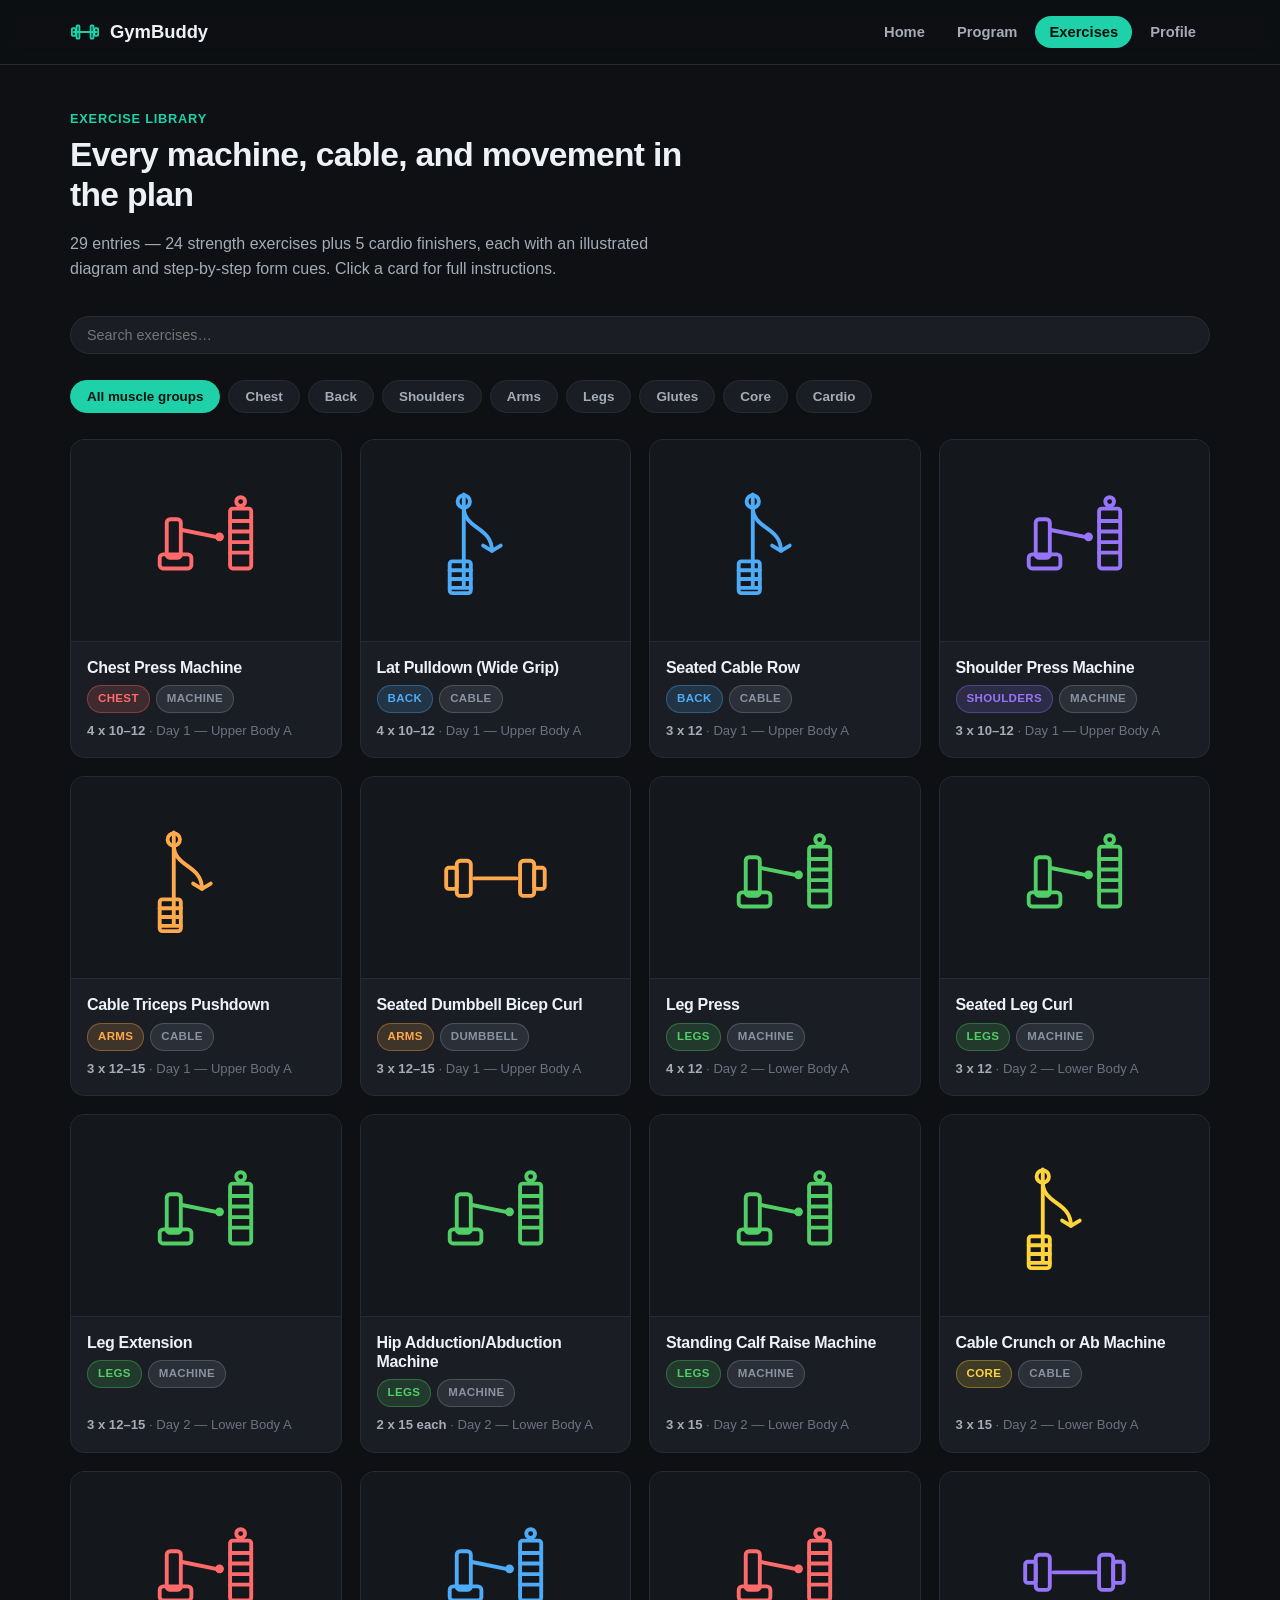
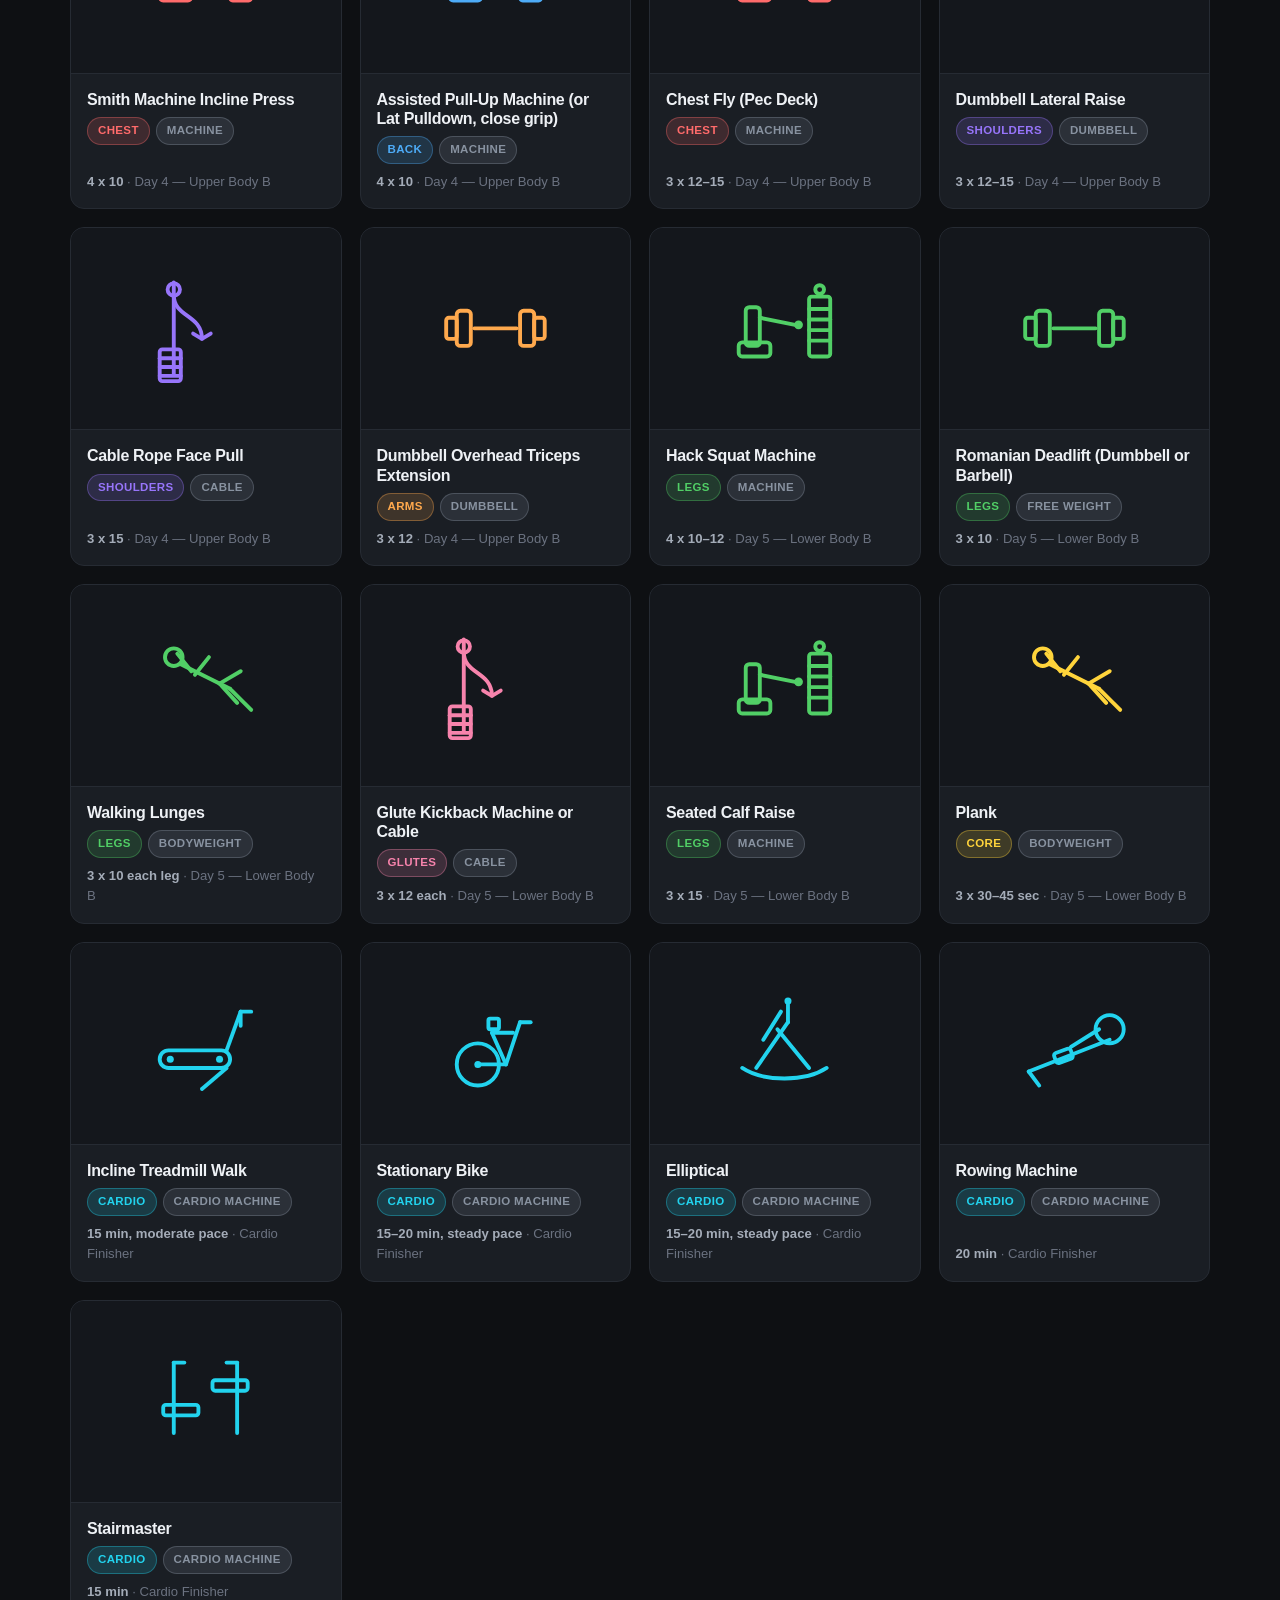
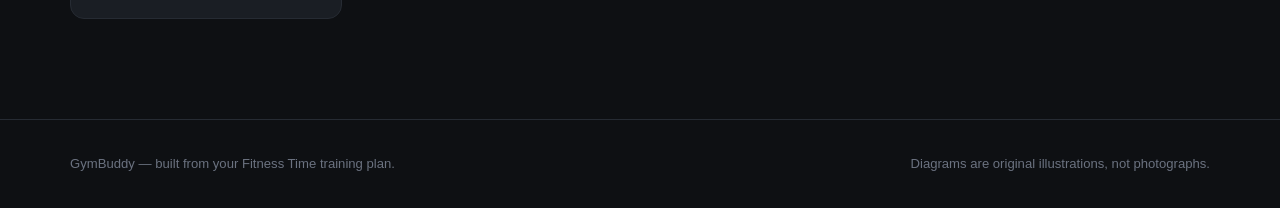
==== exercises.html @ 77c46cd7 "Add GymBuddy: Gymverse-style site for the 4-day fat loss program Builds a full static site around th" ====
<!DOCTYPE html>
<html lang="en">
<head>
<meta charset="UTF-8">
<meta name="viewport" content="width=device-width, initial-scale=1.0">
<title>Exercise Library — GymBuddy</title>
<link rel="icon" type="image/svg+xml" href="assets/img/favicon.svg">
<link rel="stylesheet" href="css/style.css">
</head>
<body>

<nav class="nav">
  <div class="wrap">
    <a href="index.html" class="brand">
      <svg class="mark" viewBox="0 0 64 64" fill="none" stroke="currentColor" stroke-width="4" stroke-linecap="round" stroke-linejoin="round">
        <line x1="8" y1="32" x2="56" y2="32"/><rect x="4" y="24" width="8" height="16" rx="2"/><rect x="52" y="24" width="8" height="16" rx="2"/><rect x="14" y="18" width="6" height="28" rx="2"/><rect x="44" y="18" width="6" height="28" rx="2"/>
      </svg>
      GymBuddy
    </a>
    <button class="nav-toggle" aria-label="Toggle menu">☰</button>
    <ul class="nav-links">
      <li><a href="index.html">Home</a></li>
      <li><a href="program.html">Program</a></li>
      <li><a href="exercises.html">Exercises</a></li>
      <li><a href="profile.html">Profile</a></li>
    </ul>
  </div>
</nav>

<section style="padding-top:44px;">
  <div class="wrap">
    <div class="section-head">
      <div class="kicker">Exercise Library</div>
      <h2>Every machine, cable, and movement in the plan</h2>
      <p>29 entries — 24 strength exercises plus 5 cardio finishers, each with an illustrated diagram and
      step-by-step form cues. Click a card for full instructions.</p>
    </div>

    <div class="filters" id="filters">
      <input type="text" class="search-input" id="search" placeholder="Search exercises…">
    </div>
    <div class="filters" id="muscleFilters"></div>

    <div class="grid grid-4" id="exGrid"></div>
    <div class="empty-state" id="emptyState" style="display:none;">No exercises match your filters.</div>
  </div>
</section>

<div class="modal-overlay" id="modalOverlay">
  <div class="modal">
    <div class="modal-head">
      <div>
        <span class="badge" id="mBadge"></span>
        <h3 id="mTitle" style="margin-top:10px;"></h3>
        <div class="hint" id="mMeta"></div>
      </div>
      <div class="m-icon" id="mIcon"></div>
    </div>
    <div class="modal-body">
      <h4>Sets &amp; Reps</h4>
      <p id="mSets" style="color:var(--text);font-weight:700;"></p>
      <h4>How to perform it</h4>
      <ol id="mSteps"></ol>
      <h4>Tips</h4>
      <ul class="tips" id="mTips"></ul>
      <div class="source-note">From your 4-Day Fat Loss Program — <span id="mDay"></span>.</div>
    </div>
    <button class="modal-close" id="mClose" style="position:absolute; top:14px; right:16px;">&times;</button>
  </div>
</div>

<footer>
  <div class="wrap">
    <span>GymBuddy — built from your Fitness Time training plan.</span>
    <span>Diagrams are original illustrations, not photographs.</span>
  </div>
</footer>

<script src="js/data.js"></script>
<script src="js/main.js"></script>
<script src="js/exercises.js"></script>
</body>
</html>
---- css/style.css ----
/* ============================================================
   GymBuddy — Gymverse-inspired dark fitness theme
   ============================================================ */

:root{
  --bg: #0e1013;
  --bg-alt: #14171c;
  --card: #1a1e24;
  --card-hover: #20252c;
  --border: #262b33;
  --text: #eef1f5;
  --text-dim: #a4acb8;
  --text-faint: #6b7280;
  --accent: #1fd1a8;
  --accent-dark: #14a884;
  --accent-soft: rgba(31,209,168,.12);
  --danger: #ff6b6b;
  --warn: #ffd43b;
  --radius: 14px;
  --radius-sm: 8px;
  --shadow: 0 8px 24px rgba(0,0,0,.35);
  --maxw: 1180px;
  font-family: -apple-system, BlinkMacSystemFont, "Segoe UI", Roboto, Helvetica, Arial, sans-serif;
}

*{ box-sizing: border-box; }
html{ scroll-behavior: smooth; }
body{
  margin:0;
  background: var(--bg);
  color: var(--text);
  line-height: 1.55;
  -webkit-font-smoothing: antialiased;
}
img,svg{ display:block; max-width:100%; }
a{ color: inherit; text-decoration:none; }
h1,h2,h3,h4{ line-height:1.2; margin:0 0 .5em; font-weight:800; letter-spacing:-.02em; }
p{ margin:0 0 1em; color: var(--text-dim); }
ul{ margin:0; padding:0; }
button{ font-family:inherit; }

.wrap{
  max-width: var(--maxw);
  margin: 0 auto;
  padding: 0 20px;
}

/* ---------- Nav ---------- */
.nav{
  position: sticky; top:0; z-index: 50;
  background: rgba(14,16,19,.85);
  backdrop-filter: blur(10px);
  border-bottom: 1px solid var(--border);
}
.nav .wrap{
  display:flex; align-items:center; justify-content:space-between;
  height: 64px;
}
.brand{ display:flex; align-items:center; gap:10px; font-weight:800; font-size:1.15rem; }
.brand .mark{ width:30px; height:30px; color: var(--accent); }
.nav-links{ display:flex; gap:4px; list-style:none; align-items:center; }
.nav-links a{
  padding: 8px 14px; border-radius: 999px; font-weight:600; font-size:.92rem;
  color: var(--text-dim); transition:.15s;
}
.nav-links a:hover{ color: var(--text); background: var(--card); }
.nav-links a.active{ color:#08110f; background: var(--accent); }
.nav-toggle{ display:none; background:none; border:1px solid var(--border); color:var(--text); border-radius:8px; padding:8px 10px; }

@media (max-width: 760px){
  .nav-toggle{ display:block; }
  .nav-links{
    position:absolute; top:64px; left:0; right:0; flex-direction:column; align-items:stretch;
    background: var(--bg-alt); border-bottom:1px solid var(--border); padding:10px; gap:2px;
    display:none;
  }
  .nav-links.open{ display:flex; }
  .nav-links a{ padding:12px 14px; }
}

/* ---------- Hero ---------- */
.hero{
  padding: 72px 0 56px;
  background:
    radial-gradient(600px 300px at 15% 0%, var(--accent-soft), transparent 60%),
    radial-gradient(500px 260px at 90% 10%, rgba(151,117,250,.10), transparent 60%);
  border-bottom: 1px solid var(--border);
}
.hero-grid{ display:grid; grid-template-columns: 1.1fr .9fr; gap: 48px; align-items:center; }
@media (max-width: 860px){ .hero-grid{ grid-template-columns: 1fr; } }
.eyebrow{
  display:inline-flex; align-items:center; gap:8px;
  color: var(--accent); background: var(--accent-soft);
  border:1px solid rgba(31,209,168,.35);
  padding:6px 12px; border-radius:999px; font-size:.78rem; font-weight:700;
  letter-spacing:.04em; text-transform:uppercase; margin-bottom:18px;
}
.hero h1{ font-size: clamp(2rem, 5vw, 3.1rem); }
.hero .lead{ font-size:1.08rem; max-width: 46ch; }
.hero-actions{ display:flex; gap:12px; flex-wrap:wrap; margin-top:22px; }
.hero-stats{ display:flex; gap:28px; margin-top:34px; flex-wrap:wrap; }
.hero-stats .stat b{ display:block; font-size:1.5rem; color:var(--accent); }
.hero-stats .stat span{ color:var(--text-faint); font-size:.82rem; }

.hero-card{
  background: var(--card); border:1px solid var(--border); border-radius: var(--radius);
  padding: 22px; box-shadow: var(--shadow);
}
.hero-card h3{ font-size:1rem; color:var(--text-dim); text-transform:uppercase; letter-spacing:.05em; }
.hero-card .day-row{ display:flex; justify-content:space-between; padding:10px 0; border-top:1px solid var(--border); font-size:.92rem; }
.hero-card .day-row:first-of-type{ border-top:none; }
.hero-card .day-row b{ color:var(--text); }
.hero-card .day-row span{ color:var(--text-faint); }

/* ---------- Buttons ---------- */
.btn{
  display:inline-flex; align-items:center; justify-content:center; gap:8px;
  padding: 12px 22px; border-radius: 999px; font-weight:700; font-size:.94rem;
  border:1px solid transparent; cursor:pointer; transition:.15s; white-space:nowrap;
}
.btn-primary{ background: var(--accent); color:#08110f; }
.btn-primary:hover{ background: var(--accent-dark); }
.btn-ghost{ background: transparent; border-color: var(--border); color: var(--text); }
.btn-ghost:hover{ background: var(--card); }
.btn-danger{ background: transparent; border-color: rgba(255,107,107,.4); color: var(--danger); }
.btn-danger:hover{ background: rgba(255,107,107,.1); }
.btn-sm{ padding:8px 14px; font-size:.82rem; }
.btn:disabled{ opacity:.5; cursor:not-allowed; }

/* ---------- Sections ---------- */
section{ padding: 60px 0; }
.section-head{ max-width: 640px; margin-bottom: 34px; }
.section-head .kicker{ color: var(--accent); font-weight:700; font-size:.8rem; text-transform:uppercase; letter-spacing:.06em; }
.section-head h2{ font-size: clamp(1.5rem, 3vw, 2.1rem); margin-top:6px; }

.grid{ display:grid; gap:18px; }
.grid-3{ grid-template-columns: repeat(3, 1fr); }
.grid-4{ grid-template-columns: repeat(4, 1fr); }
@media (max-width:900px){ .grid-3,.grid-4{ grid-template-columns: repeat(2,1fr); } }
@media (max-width:600px){ .grid-3,.grid-4{ grid-template-columns: 1fr; } }

.card{
  background: var(--card); border:1px solid var(--border); border-radius: var(--radius);
  padding: 22px; transition:.15s;
}
.card:hover{ border-color: rgba(31,209,168,.35); }
.feature-card .icon{ width:40px; height:40px; color: var(--accent); margin-bottom:14px; }
.feature-card h3{ font-size:1.05rem; }
.feature-card p{ font-size:.92rem; margin:0; }

/* ---------- Badges / tags ---------- */
.badge{
  display:inline-flex; align-items:center; gap:6px;
  padding:4px 10px; border-radius:999px; font-size:.72rem; font-weight:700;
  text-transform:uppercase; letter-spacing:.03em;
  background: color-mix(in srgb, var(--accent-cat, var(--accent)) 16%, transparent);
  color: var(--accent-cat, var(--accent));
  border:1px solid color-mix(in srgb, var(--accent-cat, var(--accent)) 35%, transparent);
}

/* ---------- Filters bar ---------- */
.filters{ display:flex; flex-wrap:wrap; gap:8px; margin-bottom: 26px; }
.chip{
  padding:8px 16px; border-radius:999px; background: var(--card); border:1px solid var(--border);
  color: var(--text-dim); font-size:.84rem; font-weight:600; cursor:pointer; transition:.15s;
}
.chip:hover{ color: var(--text); }
.chip.active{ background: var(--accent); border-color: var(--accent); color:#08110f; }
.search-input{
  flex:1; min-width:180px; background: var(--card); border:1px solid var(--border); color:var(--text);
  padding:10px 16px; border-radius:999px; font-size:.9rem;
}
.search-input:focus{ outline:2px solid var(--accent); }

/* ---------- Exercise cards ---------- */
.ex-card{
  background: var(--card); border:1px solid var(--border); border-radius: var(--radius);
  overflow:hidden; cursor:pointer; transition:.15s; display:flex; flex-direction:column;
}
.ex-card:hover{ transform: translateY(-3px); border-color: color-mix(in srgb, var(--accent-cat) 50%, var(--border)); box-shadow: var(--shadow); }
.ex-media{
  aspect-ratio: 4/3; background: var(--bg-alt);
  display:flex; align-items:center; justify-content:center;
  border-bottom:1px solid var(--border);
  color: var(--accent-cat, var(--accent));
}
.ex-media svg{ width:56%; height:56%; }
.ex-body{ padding:16px; display:flex; flex-direction:column; gap:8px; flex:1; }
.ex-body h3{ font-size:1rem; margin:0; }
.ex-meta{ display:flex; gap:6px; flex-wrap:wrap; }
.ex-sets{ margin-top:auto; font-size:.82rem; color: var(--text-faint); }
.ex-sets b{ color: var(--text-dim); }

/* ---------- Modal ---------- */
.modal-overlay{
  position: fixed; inset:0; background: rgba(5,6,8,.7); backdrop-filter: blur(3px);
  display:none; align-items:flex-start; justify-content:center; padding: 40px 16px; z-index:100; overflow-y:auto;
}
.modal-overlay.open{ display:flex; }
.modal{
  position: relative;
  background: var(--bg-alt); border:1px solid var(--border); border-radius: var(--radius);
  max-width: 640px; width:100%; box-shadow: var(--shadow); animation: pop .15s ease-out;
}
@keyframes pop{ from{ transform: translateY(8px); opacity:0; } to{ transform:none; opacity:1; } }
.modal-head{ display:flex; align-items:flex-start; justify-content:space-between; padding: 20px 22px; border-bottom:1px solid var(--border); gap:16px; }
.modal-head .m-icon{ width:64px; height:64px; flex:none; padding:10px; border-radius: var(--radius-sm); background: var(--card); color: var(--accent-cat, var(--accent)); }
.modal-close{ background:none; border:none; color: var(--text-faint); font-size:1.4rem; cursor:pointer; line-height:1; padding:4px; }
.modal-close:hover{ color: var(--text); }
.modal-body{ padding: 20px 22px 26px; }
.modal-body h4{ font-size:.78rem; text-transform:uppercase; letter-spacing:.05em; color: var(--text-faint); margin:18px 0 8px; }
.modal-body h4:first-child{ margin-top:0; }
.modal-body ol, .modal-body ul.tips{ margin:0; padding-left: 20px; color: var(--text-dim); font-size:.92rem; }
.modal-body ol li, .modal-body ul.tips li{ margin-bottom:6px; }
.source-note{ margin-top:18px; padding:10px 14px; background: var(--card); border:1px solid var(--border); border-radius: var(--radius-sm); font-size:.78rem; color: var(--text-faint); }

/* ---------- Program page ---------- */
.day-card{ background: var(--card); border:1px solid var(--border); border-radius: var(--radius); margin-bottom:18px; overflow:hidden; }
.day-head{ display:flex; align-items:center; justify-content:space-between; padding:18px 22px; background: var(--bg-alt); border-bottom:1px solid var(--border); gap: 14px; flex-wrap:wrap; }
.day-head h3{ margin:0; font-size:1.1rem; }
.day-head .day-sub{ color: var(--text-faint); font-size:.82rem; }
.day-progress{ display:flex; align-items:center; gap:10px; font-size:.8rem; color: var(--text-dim); }
.day-progress .bar{ width:110px; height:6px; background: var(--border); border-radius:99px; overflow:hidden; }
.day-progress .bar i{ display:block; height:100%; background: var(--accent); width:0%; transition:.2s; }

table.ex-table{ width:100%; border-collapse: collapse; }
table.ex-table th{ text-align:left; font-size:.72rem; text-transform:uppercase; letter-spacing:.05em; color: var(--text-faint); padding:10px 22px; border-bottom:1px solid var(--border); }
table.ex-table td{ padding: 12px 22px; border-bottom:1px solid var(--border); font-size:.92rem; }
table.ex-table tr:last-child td{ border-bottom:none; }
table.ex-table tr:hover td{ background: rgba(255,255,255,.02); }
.ex-name-link{ font-weight:600; cursor:pointer; }
.ex-name-link:hover{ color: var(--accent); }
.check-cell{ width:36px; }
.check{ width:20px; height:20px; border-radius:6px; border:1.5px solid var(--border); background:transparent; cursor:pointer; display:flex; align-items:center; justify-content:center; color:#08110f; }
.check.done{ background: var(--accent); border-color: var(--accent); }
.rest-row td{ padding: 20px 22px; color: var(--text-dim); font-style: italic; }

.notes-box{ background: var(--card); border:1px solid var(--border); border-radius: var(--radius); padding: 22px; }
.notes-box ul{ padding-left:20px; color: var(--text-dim); font-size:.92rem; }
.notes-box li{ margin-bottom:8px; }
.guideline-grid{ display:grid; grid-template-columns: repeat(2,1fr); gap:14px; }
@media (max-width:700px){ .guideline-grid{ grid-template-columns:1fr; } }
.guideline{ background: var(--card); border:1px solid var(--border); border-radius: var(--radius-sm); padding:16px; }
.guideline b{ display:block; color: var(--accent); font-size:.8rem; text-transform:uppercase; letter-spacing:.04em; margin-bottom:6px; }
.guideline p{ margin:0; font-size:.88rem; }

/* ---------- Forms ---------- */
.form-grid{ display:grid; grid-template-columns: repeat(2,1fr); gap:14px; }
@media (max-width:600px){ .form-grid{ grid-template-columns:1fr; } }
.field{ display:flex; flex-direction:column; gap:6px; }
.field.full{ grid-column: 1 / -1; }
.field label{ font-size:.78rem; color: var(--text-faint); font-weight:600; }
.field input, .field select{
  background: var(--bg-alt); border:1px solid var(--border); color: var(--text);
  padding:10px 12px; border-radius: var(--radius-sm); font-size:.92rem;
}
.field input:focus, .field select:focus{ outline:2px solid var(--accent); }
.hint{ font-size:.76rem; color: var(--text-faint); }
.form-actions{ display:flex; gap:10px; margin-top:18px; flex-wrap:wrap; }

/* ---------- Profile page ---------- */
.profile-empty{ text-align:center; padding: 70px 20px; }
.profile-empty .icon-lg{ width:64px; height:64px; margin:0 auto 18px; color: var(--accent); }
.profile-shell{ display:grid; grid-template-columns: 300px 1fr; gap: 22px; align-items:start; }
@media (max-width:860px){ .profile-shell{ grid-template-columns:1fr; } }
.profile-card{ text-align:center; }
.avatar{
  width:78px; height:78px; border-radius:50%; margin: 0 auto 14px;
  background: linear-gradient(135deg, var(--accent), #14a884);
  display:flex; align-items:center; justify-content:center; font-weight:800; font-size:1.6rem; color:#08110f;
}
.profile-card .name{ font-size:1.15rem; font-weight:800; }
.profile-card .meta{ color: var(--text-faint); font-size:.84rem; margin-bottom:16px; }
.profile-switch{ margin-top:16px; padding-top:16px; border-top:1px solid var(--border); text-align:left; }
.profile-switch .plist{ list-style:none; display:flex; flex-direction:column; gap:6px; margin-bottom:10px; }
.profile-switch .plist button{ width:100%; text-align:left; background: var(--bg-alt); border:1px solid var(--border); color:var(--text-dim); padding:8px 10px; border-radius:8px; cursor:pointer; font-size:.84rem; }
.profile-switch .plist button.active{ border-color: var(--accent); color: var(--text); }

.stat-row{ display:grid; grid-template-columns: repeat(4,1fr); gap:14px; margin-bottom:20px; }
@media (max-width:700px){ .stat-row{ grid-template-columns: repeat(2,1fr); } }
.stat-tile{ background: var(--card); border:1px solid var(--border); border-radius: var(--radius-sm); padding:16px; }
.stat-tile b{ display:block; font-size:1.4rem; }
.stat-tile span{ color: var(--text-faint); font-size:.76rem; text-transform:uppercase; letter-spacing:.04em; }

.tabs{ display:flex; gap:4px; border-bottom:1px solid var(--border); margin-bottom:20px; }
.tab-btn{ background:none; border:none; color: var(--text-faint); padding:10px 16px; font-weight:700; cursor:pointer; font-size:.9rem; border-bottom:2px solid transparent; }
.tab-btn.active{ color: var(--text); border-color: var(--accent); }
.tab-panel{ display:none; }
.tab-panel.active{ display:block; }

.weight-form{ display:flex; gap:10px; margin-bottom:18px; flex-wrap:wrap; align-items:flex-end; }
table.log-table{ width:100%; border-collapse: collapse; font-size:.88rem; }
table.log-table th{ text-align:left; color: var(--text-faint); font-size:.72rem; text-transform:uppercase; padding:8px 4px; border-bottom:1px solid var(--border); }
table.log-table td{ padding:8px 4px; border-bottom:1px solid var(--border); color: var(--text-dim); }

canvas#weightChart{ width:100%; height:180px; margin-bottom:18px; }

/* ---------- Disclaimer / footer ---------- */
.disclaimer{ background: var(--bg-alt); border:1px solid var(--border); border-radius: var(--radius); padding:18px 22px; font-size:.82rem; color: var(--text-faint); }
.disclaimer b{ color: var(--text-dim); }

footer{ border-top:1px solid var(--border); padding: 34px 0; margin-top: 40px; }
footer .wrap{ display:flex; justify-content:space-between; align-items:center; flex-wrap:wrap; gap:12px; color: var(--text-faint); font-size:.82rem; }

.empty-state{ text-align:center; padding: 40px 20px; color: var(--text-faint); }
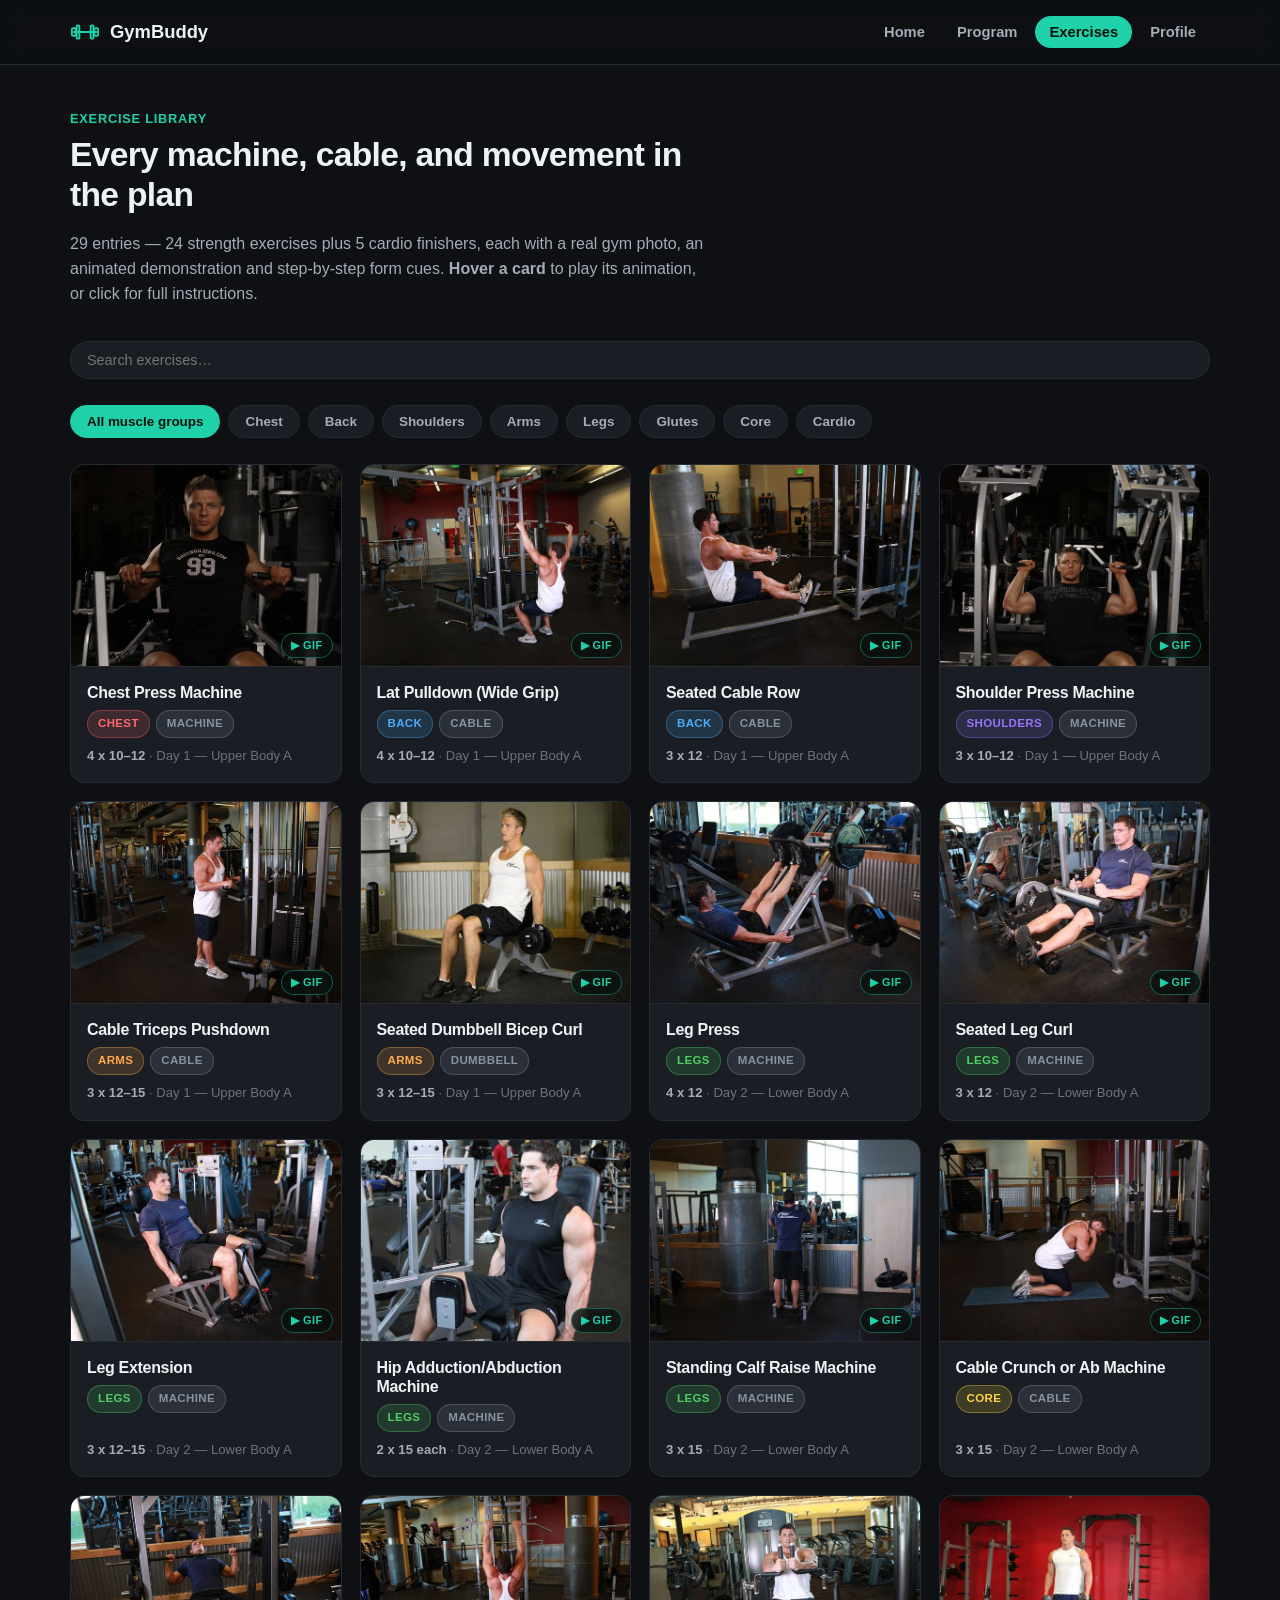
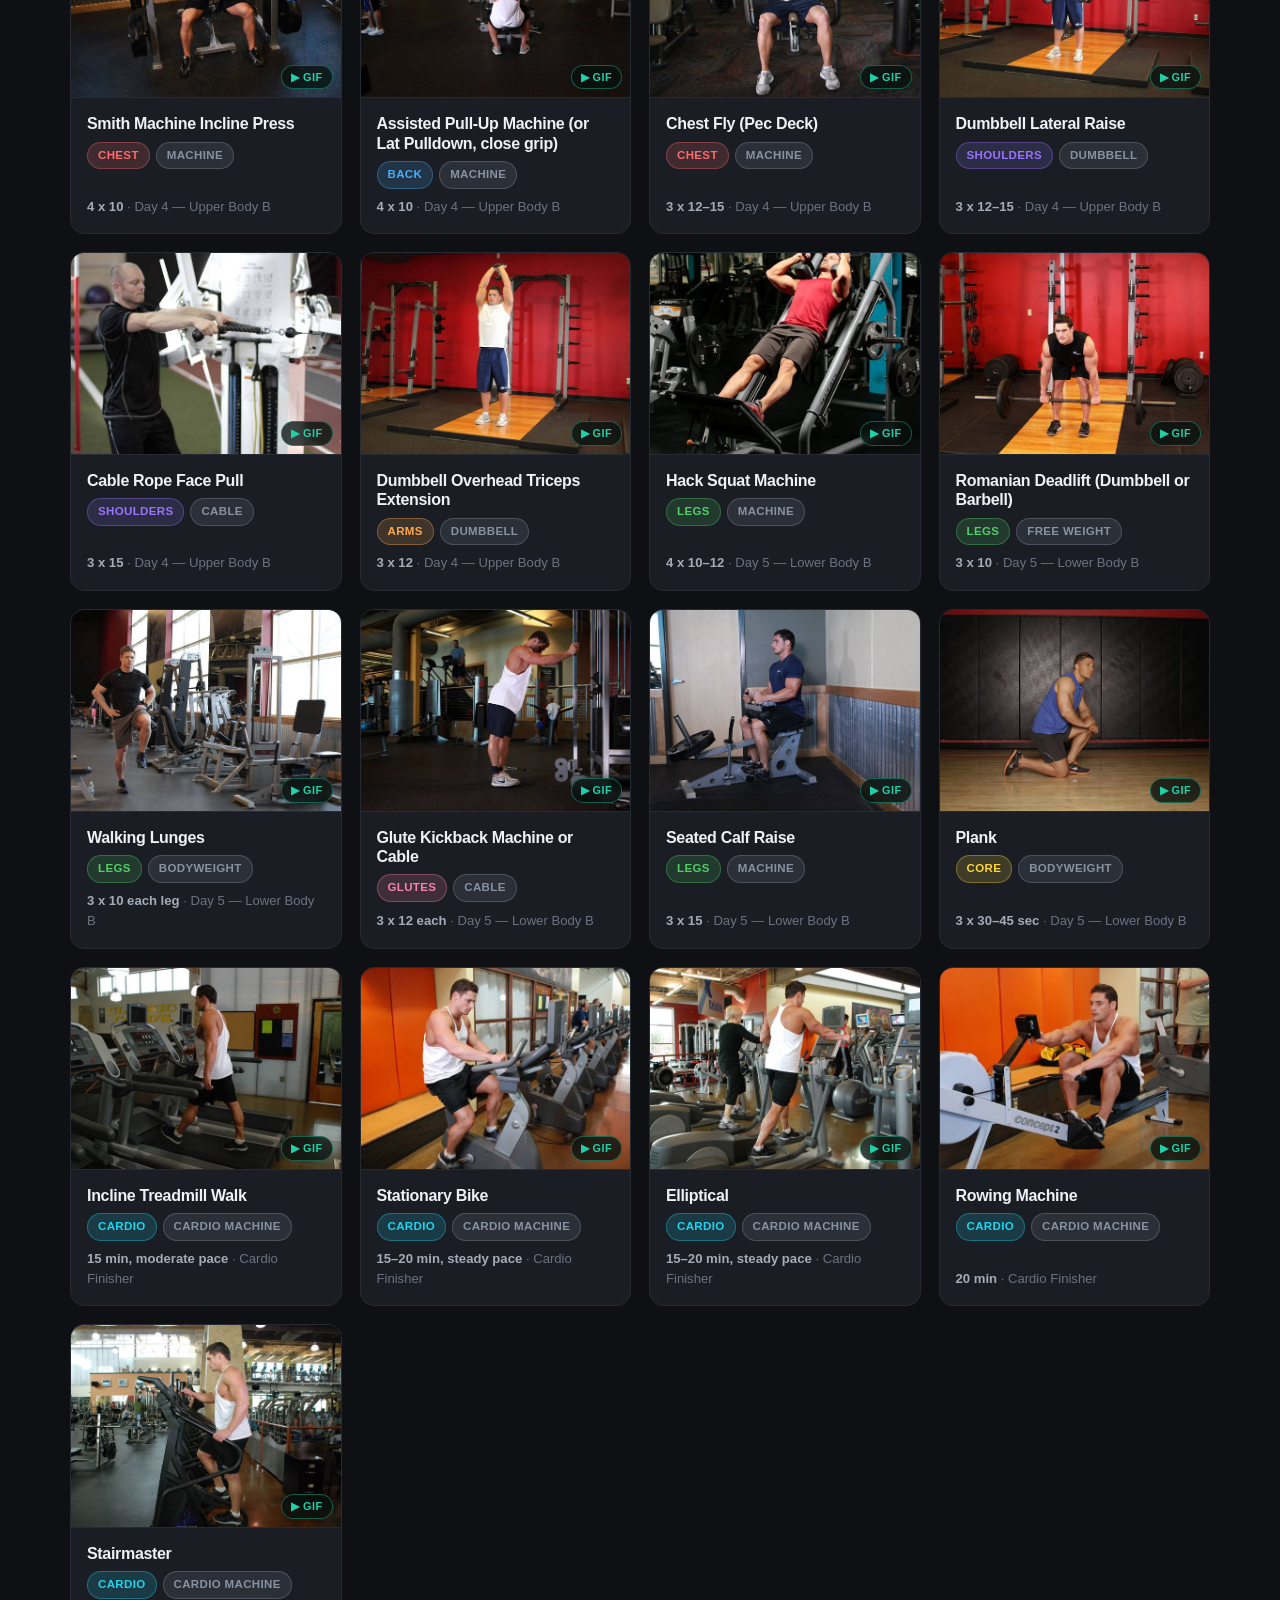
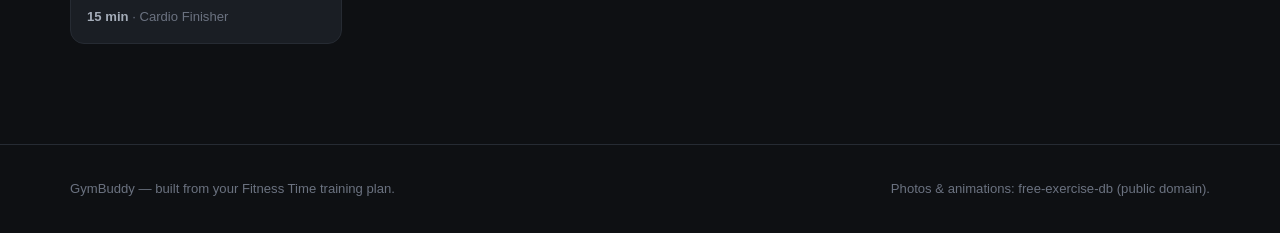
==== commit beb33eae: "Add real gym photos and animated GIF demos for all 29 exercises Replaces the SVG-only visuals with g" ====
--- a/exercises.html
+++ b/exercises.html
@@ -32,8 +32,9 @@
     <div class="section-head">
       <div class="kicker">Exercise Library</div>
       <h2>Every machine, cable, and movement in the plan</h2>
-      <p>29 entries — 24 strength exercises plus 5 cardio finishers, each with an illustrated diagram and
-      step-by-step form cues. Click a card for full instructions.</p>
+      <p>29 entries — 24 strength exercises plus 5 cardio finishers, each with a real gym photo, an animated
+      demonstration and step-by-step form cues. <b>Hover a card</b> to play its animation, or click for full
+      instructions.</p>
     </div>
 
     <div class="filters" id="filters">
@@ -54,9 +55,12 @@
         <h3 id="mTitle" style="margin-top:10px;"></h3>
         <div class="hint" id="mMeta"></div>
       </div>
-      <div class="m-icon" id="mIcon"></div>
     </div>
     <div class="modal-body">
+      <figure class="gif-figure">
+        <img id="mGif" alt="">
+        <figcaption id="mGifNote"></figcaption>
+      </figure>
       <h4>Sets &amp; Reps</h4>
       <p id="mSets" style="color:var(--text);font-weight:700;"></p>
       <h4>How to perform it</h4>
@@ -72,7 +76,7 @@
 <footer>
   <div class="wrap">
     <span>GymBuddy — built from your Fitness Time training plan.</span>
-    <span>Diagrams are original illustrations, not photographs.</span>
+    <span>Photos &amp; animations: free-exercise-db (public domain).</span>
   </div>
 </footer>
 
--- a/css/style.css
+++ b/css/style.css
@@ -179,12 +179,43 @@
 }
 .ex-card:hover{ transform: translateY(-3px); border-color: color-mix(in srgb, var(--accent-cat) 50%, var(--border)); box-shadow: var(--shadow); }
 .ex-media{
+  position: relative; overflow: hidden;
   aspect-ratio: 4/3; background: var(--bg-alt);
   display:flex; align-items:center; justify-content:center;
   border-bottom:1px solid var(--border);
   color: var(--accent-cat, var(--accent));
 }
-.ex-media svg{ width:56%; height:56%; }
+.ex-media .ex-photo{
+  width:100%; height:100%; object-fit: cover; display:block;
+  transition: transform .25s ease;
+}
+.ex-card:hover .ex-media .ex-photo{ transform: scale(1.04); }
+.ex-media .play-badge{
+  position:absolute; right:8px; bottom:8px; z-index:2;
+  background: rgba(8,17,15,.78); color: var(--accent);
+  border:1px solid rgba(31,209,168,.4);
+  padding:3px 9px; border-radius:999px; font-size:.68rem; font-weight:800;
+  letter-spacing:.04em; backdrop-filter: blur(4px);
+}
+.ex-card:hover .ex-media .play-badge{ background: var(--accent); color:#08110f; border-color: var(--accent); }
+/* SVG diagram fallback, shown only if a photo fails to load */
+.ex-media .icon-fallback{ display:none; }
+.ex-media .icon-fallback svg{ width:56%; height:56%; }
+.ex-card.no-photo .ex-media .ex-photo,
+.ex-card.no-photo .ex-media .play-badge{ display:none; }
+.ex-card.no-photo .ex-media .icon-fallback{
+  display:flex; align-items:center; justify-content:center; width:100%; height:100%;
+}
+
+/* Animated demonstration inside the detail modal */
+.gif-figure{ margin:0 0 20px; }
+.gif-figure img{
+  width:100%; border-radius: var(--radius-sm); border:1px solid var(--border);
+  background: var(--card); display:block;
+}
+.gif-figure figcaption{
+  margin-top:8px; font-size:.78rem; color: var(--text-faint); line-height:1.45;
+}
 .ex-body{ padding:16px; display:flex; flex-direction:column; gap:8px; flex:1; }
 .ex-body h3{ font-size:1rem; margin:0; }
 .ex-meta{ display:flex; gap:6px; flex-wrap:wrap; }
@@ -228,8 +259,13 @@
 table.ex-table td{ padding: 12px 22px; border-bottom:1px solid var(--border); font-size:.92rem; }
 table.ex-table tr:last-child td{ border-bottom:none; }
 table.ex-table tr:hover td{ background: rgba(255,255,255,.02); }
-.ex-name-link{ font-weight:600; cursor:pointer; }
+.ex-name-link{ font-weight:600; cursor:pointer; display:flex; align-items:center; gap:12px; }
 .ex-name-link:hover{ color: var(--accent); }
+.row-thumb{
+  width:52px; height:39px; flex:none; object-fit: cover;
+  border-radius:6px; border:1px solid var(--border); background: var(--bg-alt);
+}
+.ex-name-link:hover .row-thumb{ border-color: var(--accent); }
 .check-cell{ width:36px; }
 .check{ width:20px; height:20px; border-radius:6px; border:1.5px solid var(--border); background:transparent; cursor:pointer; display:flex; align-items:center; justify-content:center; color:#08110f; }
 .check.done{ background: var(--accent); border-color: var(--accent); }
